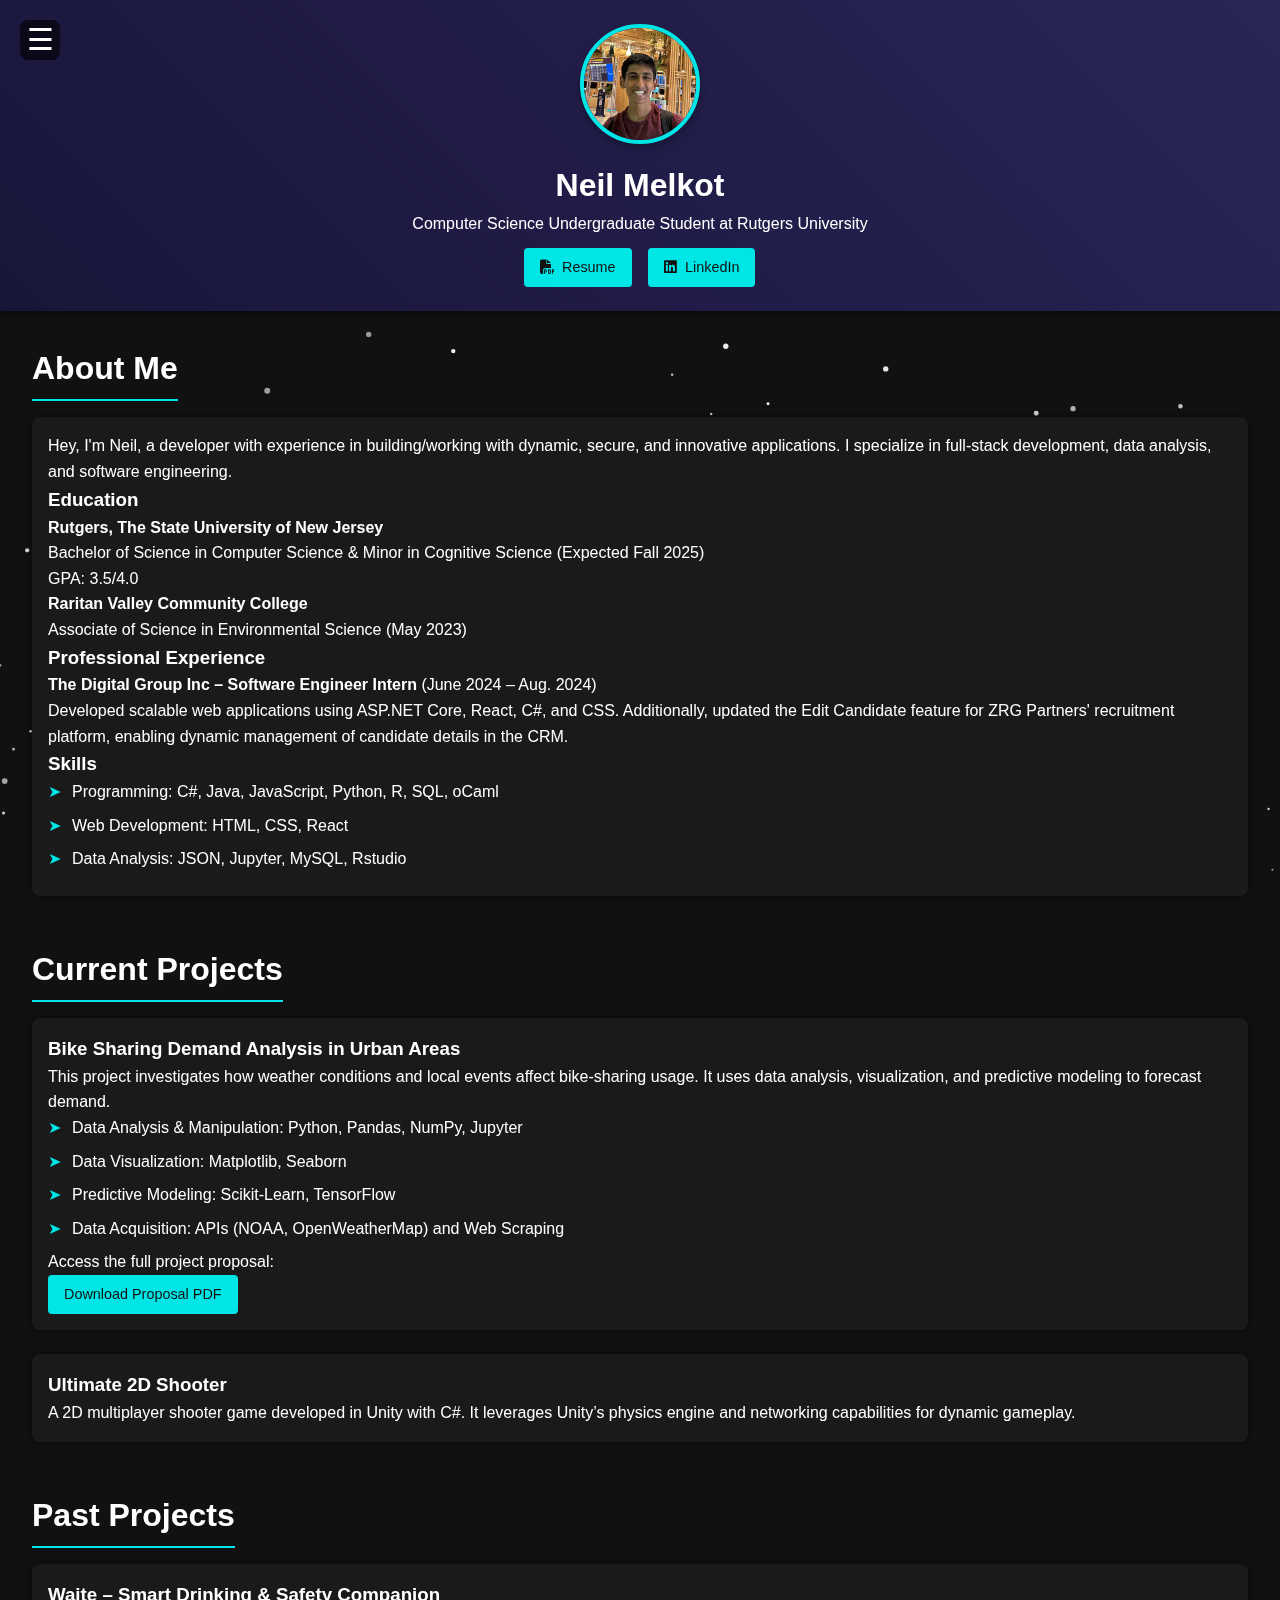
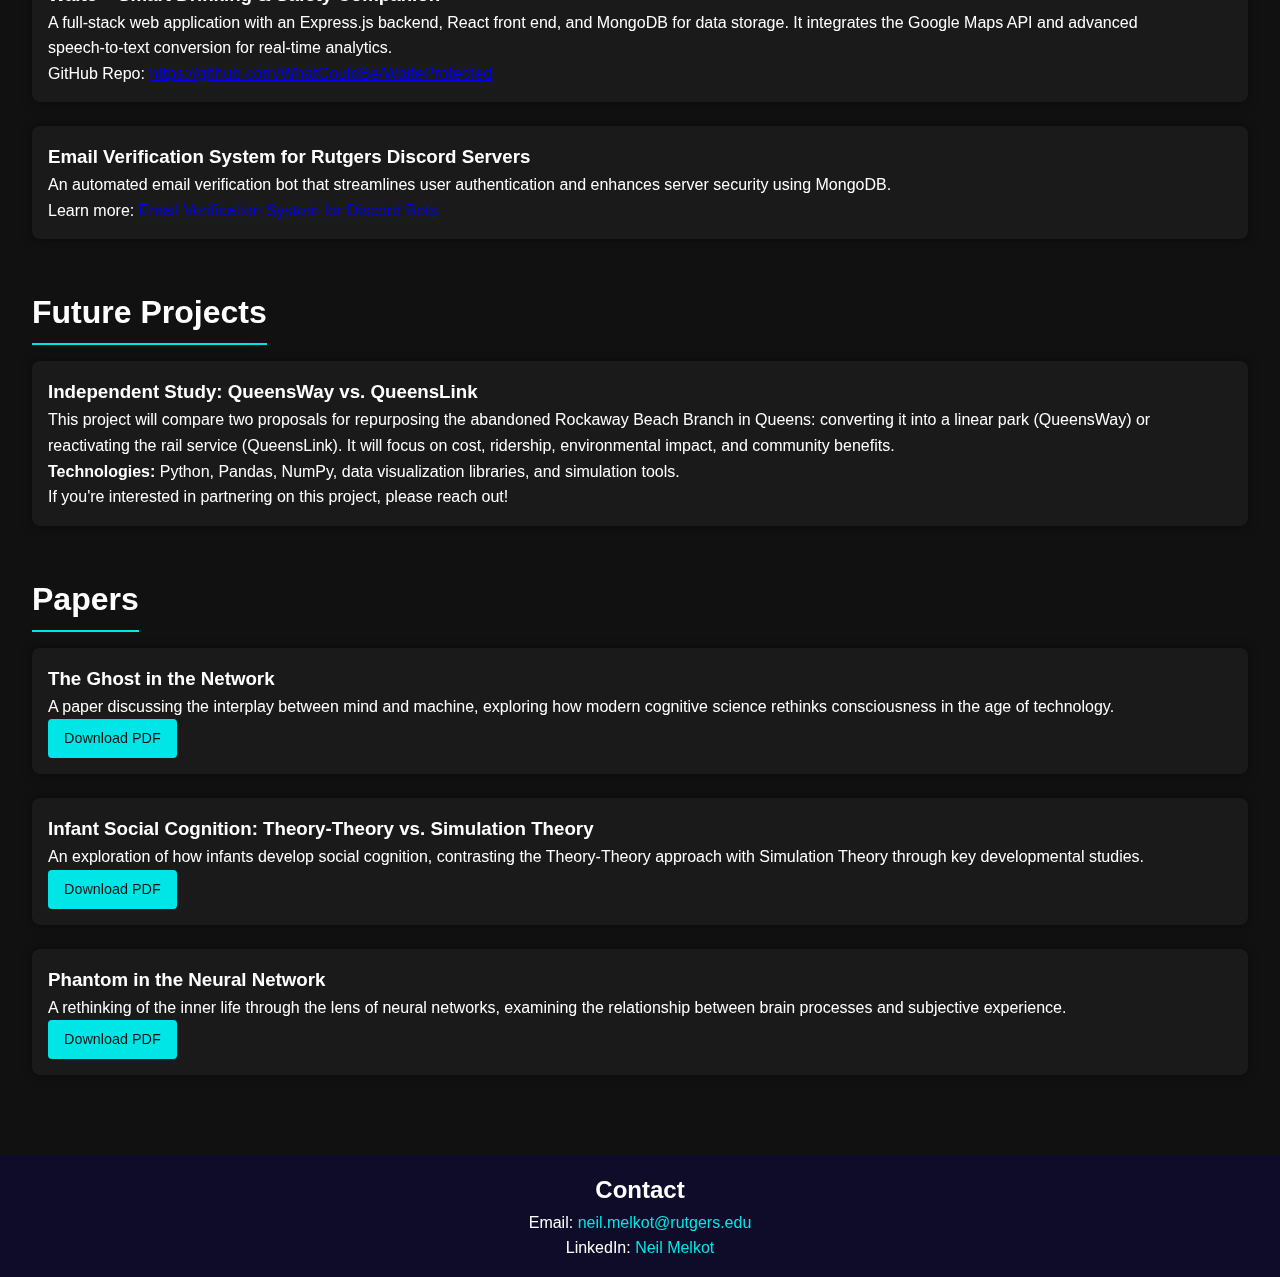
==== index.html @ 03ca4fa7 "Initial commit" ====
<!DOCTYPE html>
<html lang="en">
<head>
  <meta charset="UTF-8" />
  <meta name="viewport" content="width=device-width, initial-scale=1.0" />
  <title>Neil Melkot - Developer</title>
  <!-- Importing fonts: Montserrat for headers and Roboto for body text -->
  <link rel="preconnect" href="https://fonts.googleapis.com">
  <link rel="preconnect" href="https://fonts.gstatic.com" crossorigin>
  <link href="https://fonts.googleapis.com/css2?family=DM+Sans:ital,opsz,wght@0,9..40,100..1000;1,9..40,100..1000&family=Host+Grotesk:ital,wght@0,300..800;1,300..800&family=Mona+Sans:ital,wght@0,200..900;1,200..900&family=Ramabhadra&display=swap" rel="stylesheet">
  <!-- Font Awesome CDN for icons -->
  <link rel="stylesheet" href="https://cdnjs.cloudflare.com/ajax/libs/font-awesome/6.4.0/css/all.min.css">
  <link rel="stylesheet" href="style.css">
</head>
<body>
  <!-- Background canvas for particle animation -->
  <canvas id="bg-canvas"></canvas>

  <!-- Sliding Navigation Sidebar -->
  <div id="side-nav" class="side-nav">
    <a href="#about" class="nav-link">About</a>
    <a href="#current" class="nav-link">Current Projects</a>
    <a href="#past" class="nav-link">Past Projects</a>
    <a href="#future" class="nav-link">Future Projects</a>
    <a href="#papers" class="nav-link">Papers</a>
    <a href="#contact" class="nav-link">Contact</a>
  </div>

  <!-- Hamburger Icon -->
  <span id="open-nav" class="open-nav">&#9776;</span>

  <header>
    <div class="hero">
      <!-- Profile Image -->
      <img src="neilimage.jpg" alt="Neil Melkot" class="profile-image">
      <h1>Neil Melkot</h1>
      <p>Computer Science Undergraduate Student at Rutgers University</p>
      <div class="hero-buttons">
        <!-- Resume Download Button with PDF icon -->
        <a href="Neil_Melkot_Resume_Experienced.pdf" target="_blank" class="download-btn resume-btn">
          <i class="fa-solid fa-file-pdf"></i> Resume
        </a>
        <!-- LinkedIn Button with LinkedIn icon -->
        <a href="https://www.linkedin.com/in/neilmelkot/" target="_blank" class="download-btn linkedin-btn">
          <i class="fa-brands fa-linkedin"></i> LinkedIn
        </a>
      </div>
    </div>
  </header>

  <main>
    <section id="about">
      <h2>About Me</h2>
      <div class="card">
        <p>Hey, I'm Neil, a developer with experience in building/working with dynamic, secure, and innovative applications. I specialize in full‑stack development, data analysis, and software engineering.</p>
        <h3>Education</h3>
        <p>
           <strong>Rutgers, The State University of New Jersey</strong><br>
           Bachelor of Science in Computer Science &amp; Minor in Cognitive Science (Expected Fall 2025)<br>
           GPA: 3.5/4.0
        </p>
        <p>
           <strong>Raritan Valley Community College</strong><br>
           Associate of Science in Environmental Science (May 2023)
        </p>
        <h3>Professional Experience</h3>
        <p>
          <strong>The Digital Group Inc – Software Engineer Intern</strong> (June 2024 – Aug. 2024)<br>
          Developed scalable web applications using ASP.NET Core, React, C#, and CSS. Additionally, updated the Edit Candidate feature for ZRG Partners' recruitment platform, enabling dynamic management of candidate details in the CRM.
        </p>        
        <h3>Skills</h3>
        <ul class="custom-list">
          <li>Programming: C#, Java, JavaScript, Python, R, SQL, oCaml</li>
          <li>Web Development: HTML, CSS, React</li>
          <li>Data Analysis: JSON, Jupyter, MySQL, Rstudio</li>
        </ul>
      </div>
    </section>

    <section id="current">
      <h2>Current Projects</h2>
      <article class="card">
        <h3>Bike Sharing Demand Analysis in Urban Areas</h3>
        <p>This project investigates how weather conditions and local events affect bike‑sharing usage. It uses data analysis, visualization, and predictive modeling to forecast demand.</p>
        <ul class="custom-list">
          <li>Data Analysis &amp; Manipulation: Python, Pandas, NumPy, Jupyter</li>
          <li>Data Visualization: Matplotlib, Seaborn</li>
          <li>Predictive Modeling: Scikit‑Learn, TensorFlow</li>
          <li>Data Acquisition: APIs (NOAA, OpenWeatherMap) and Web Scraping</li>
        </ul>
        <p>Access the full project proposal:</p>
        <p>
          <a href="intro_to_ds_project_proposal.pdf" target="_blank" class="download-btn">Download Proposal PDF</a>
        </p>
      </article>
      <article class="card">
        <h3>Ultimate 2D Shooter</h3>
        <p>A 2D multiplayer shooter game developed in Unity with C#. It leverages Unity’s physics engine and networking capabilities for dynamic gameplay.</p>
      </article>
    </section>

    <section id="past">
      <h2>Past Projects</h2>
      <article class="card">
        <h3>Waite – Smart Drinking &amp; Safety Companion</h3>
        <p>A full‑stack web application with an Express.js backend, React front end, and MongoDB for data storage. It integrates the Google Maps API and advanced speech‑to‑text conversion for real‑time analytics.</p>
        <p>GitHub Repo: <a href="https://github.com/WhatCouldBe/WaiteProtected" target="_blank">https://github.com/WhatCouldBe/WaiteProtected</a></p>
      </article>
      <article class="card">
        <h3>Email Verification System for Rutgers Discord Servers</h3>
        <p>An automated email verification bot that streamlines user authentication and enhances server security using MongoDB.</p>
        <p>Learn more: <a href="https://neilthought.medium.com/email-verification-system-for-discord-bots-5254a46a67bc" target="_blank">Email Verification System for Discord Bots</a></p>
      </article>
    </section>

    <section id="future">
      <h2>Future Projects</h2>
      <article class="card">
        <h3>Independent Study: QueensWay vs. QueensLink</h3>
        <p>This project will compare two proposals for repurposing the abandoned Rockaway Beach Branch in Queens: converting it into a linear park (QueensWay) or reactivating the rail service (QueensLink). It will focus on cost, ridership, environmental impact, and community benefits.</p>
        <p><strong>Technologies:</strong> Python, Pandas, NumPy, data visualization libraries, and simulation tools.</p>
        <p>If you're interested in partnering on this project, please reach out!</p>
      </article>
    </section>

    <!-- New Papers Section -->
    <section id="papers">
      <h2>Papers</h2>
      <article class="card">
        <h3>The Ghost in the Network</h3>
        <p>A paper discussing the interplay between mind and machine, exploring how modern cognitive science rethinks consciousness in the age of technology.</p>
        <p>
          <a href="The_Ghost_in_the_Network.pdf" target="_blank" class="download-btn">Download PDF</a>
        </p>
      </article>
      <article class="card">
        <h3>Infant Social Cognition: Theory-Theory vs. Simulation Theory</h3>
        <p>An exploration of how infants develop social cognition, contrasting the Theory-Theory approach with Simulation Theory through key developmental studies.</p>
        <p>
          <a href="Infant_Social_Cognition_Theory-Theory_vs_Simulation_Theory.pdf" target="_blank" class="download-btn">Download PDF</a>
        </p>
      </article>
      <article class="card">
        <h3>Phantom in the Neural Network</h3>
        <p>A rethinking of the inner life through the lens of neural networks, examining the relationship between brain processes and subjective experience.</p>
        <p>
          <a href="Phantom_in_the_Neural_Network.pdf" target="_blank" class="download-btn">Download PDF</a>
        </p>
      </article>
    </section>
  </main>

  <footer id="contact">
    <h2>Contact</h2>
    <p>Email: <a href="mailto:neil.melkot@rutgers.edu">neil.melkot@rutgers.edu</a></p>
    <p>LinkedIn: <a href="https://www.linkedin.com/in/neilmelkot/" target="_blank">Neil Melkot</a></p>
  </footer>

  <script src="script.js"></script>
</body>
</html>
---- style.css ----
/* Reset and box sizing */
* {
  margin: 0;
  padding: 0;
  box-sizing: border-box;
}
body {
  font-family: 'Roboto', sans-serif;
  background: #111;
  color: #fff;
  line-height: 1.6;
}

/* Sliding Side Navigation */
.side-nav {
  position: fixed;
  top: 0;
  left: 0;
  height: 100%;
  width: 0;
  background-color: #111;
  overflow-x: hidden;
  transition: width 0.5s;
  padding-top: 100px;
  z-index: 1000;
}

.side-nav a {
  display: block;
  padding: 8px 32px;
  font-size: 1.2rem;
  color: #fff;
  text-decoration: none;
  white-space: nowrap;
  opacity: 0;
  transform: translateX(-20px);
  transition: opacity 0.5s ease, transform 0.5s ease;
}

.side-nav.open a {
  opacity: 1;
  transform: translateX(0);
}

.side-nav a:hover {
  color: #00e6e6;
}

/* Hamburger Icon with rounded square background and rotation */
.open-nav {
  width: 40px;
  height: 40px;
  line-height: 40px;
  font-size: 30px;
  text-align: center;
  cursor: pointer;
  position: fixed;
  top: 20px;
  left: 20px;
  color: #fff;
  z-index: 1100;
  background: rgba(0, 0, 0, 0.6);
  border-radius: 8px;
  transition: background-color 0.5s ease, transform 0.5s ease;
}

.open-nav.active {
  background: transparent;
  transform: rotate(90deg);
}

/* Header with animated gradient background */
header {
  padding: 1.5rem 0;
  text-align: center;
  background: linear-gradient(45deg, #0f0c29, #302b63, #24243e);
  background-size: 400% 400%;
  animation: gradientBackground 10s ease infinite;
  box-shadow: 0 2px 10px rgba(0,0,0,0.5);
  position: relative;
}

@keyframes gradientBackground {
  0% {
    background-position: 0% 50%;
  }
  50% {
    background-position: 100% 50%;
  }
  100% {
    background-position: 0% 50%;
  }
}

.hero {
  position: relative;
  z-index: 1;
  max-width: 500px;
  margin: 0 auto;
}

/* Profile Image Styling */
.profile-image {
  width: 120px;
  height: 120px;
  border-radius: 50%;
  object-fit: cover;
  border: 4px solid #00e6e6;
  margin-bottom: 0.5rem;
  box-shadow: 0 4px 8px rgba(0,0,0,0.3);
  transition: transform 0.3s ease;
}
.profile-image:hover {
  transform: scale(1.05);
}

/* Animated Text in Hero */
.animated-text {
  font-family: 'Montserrat', sans-serif;
  font-size: 2.5rem;
  margin-bottom: 0.25rem;
  text-shadow: 1px 1px 3px rgba(0,0,0,0.6);
  animation: textPulse 2s ease-in-out infinite alternate;
}


.hero p {
  font-size: 1rem;
  font-family: 'Roboto', sans-serif;
  margin-bottom: 0.75rem;
}

/* Hero Buttons */
.hero-buttons {
  display: flex;
  justify-content: center;
  gap: 1rem;
}

/* Download Button Styling (applies to both buttons) */
.download-btn {
  display: inline-flex;
  align-items: center;
  gap: 0.5rem;
  padding: 0.5rem 1rem;
  background: #00e6e6;
  color: #111;
  text-decoration: none;
  border-radius: 4px;
  transition: background 0.3s ease, transform 0.3s ease, box-shadow 0.3s ease;
  font-size: 0.9rem;
  will-change: transform;
  backface-visibility: hidden;
}
.download-btn:hover {
  background: #00cccc;
  transform: scale(1.05);
  box-shadow: 0 4px 12px rgba(0,0,0,0.3);
}
.download-btn i {
  display: inline-block;
}

/* Main Content */
main {
  padding: 2rem;
}

section {
  scroll-margin-top: 80px; 
  margin-bottom: 3rem;
}

/* Section Headings */
section h2 {
  font-family: 'Montserrat', sans-serif;
  font-size: 2rem;
  margin-bottom: 1rem;
  border-bottom: 2px solid #00e6e6;
  display: inline-block;
  padding-bottom: 0.3rem;
}

/* Card Style with hover effect */
.card {
  background: #1a1a1a;
  padding: 1rem;
  border-radius: 8px;
  box-shadow: 0 0 10px rgba(0,0,0,0.5);
  margin-bottom: 1.5rem;
  transition: transform 0.3s ease, box-shadow 0.3s ease;
}
.card:hover {
  transform: translateY(-5px);
  box-shadow: 0 8px 20px rgba(0,0,0,0.7);
}

/* Custom Bullet List Styling */
.custom-list {
  list-style: none;
  padding-left: 0;
}

.custom-list li {
  position: relative;
  padding-left: 1.5em;
  margin-bottom: 0.5em;
}

.custom-list li::before {
  content: "➤";
  position: absolute;
  left: 0;
  color: #00e6e6;
}

/* Footer */
footer {
  background: #0f0c29;
  padding: 1rem;
  text-align: center;
}

footer a {
  color: #00e6e6;
  text-decoration: none;
}

/* Canvas for Particle Animation */
#bg-canvas {
  position: fixed;
  top: 0;
  left: 0;
  width: 100%;
  height: 100%;
  z-index: -1;
  background: #111;
}
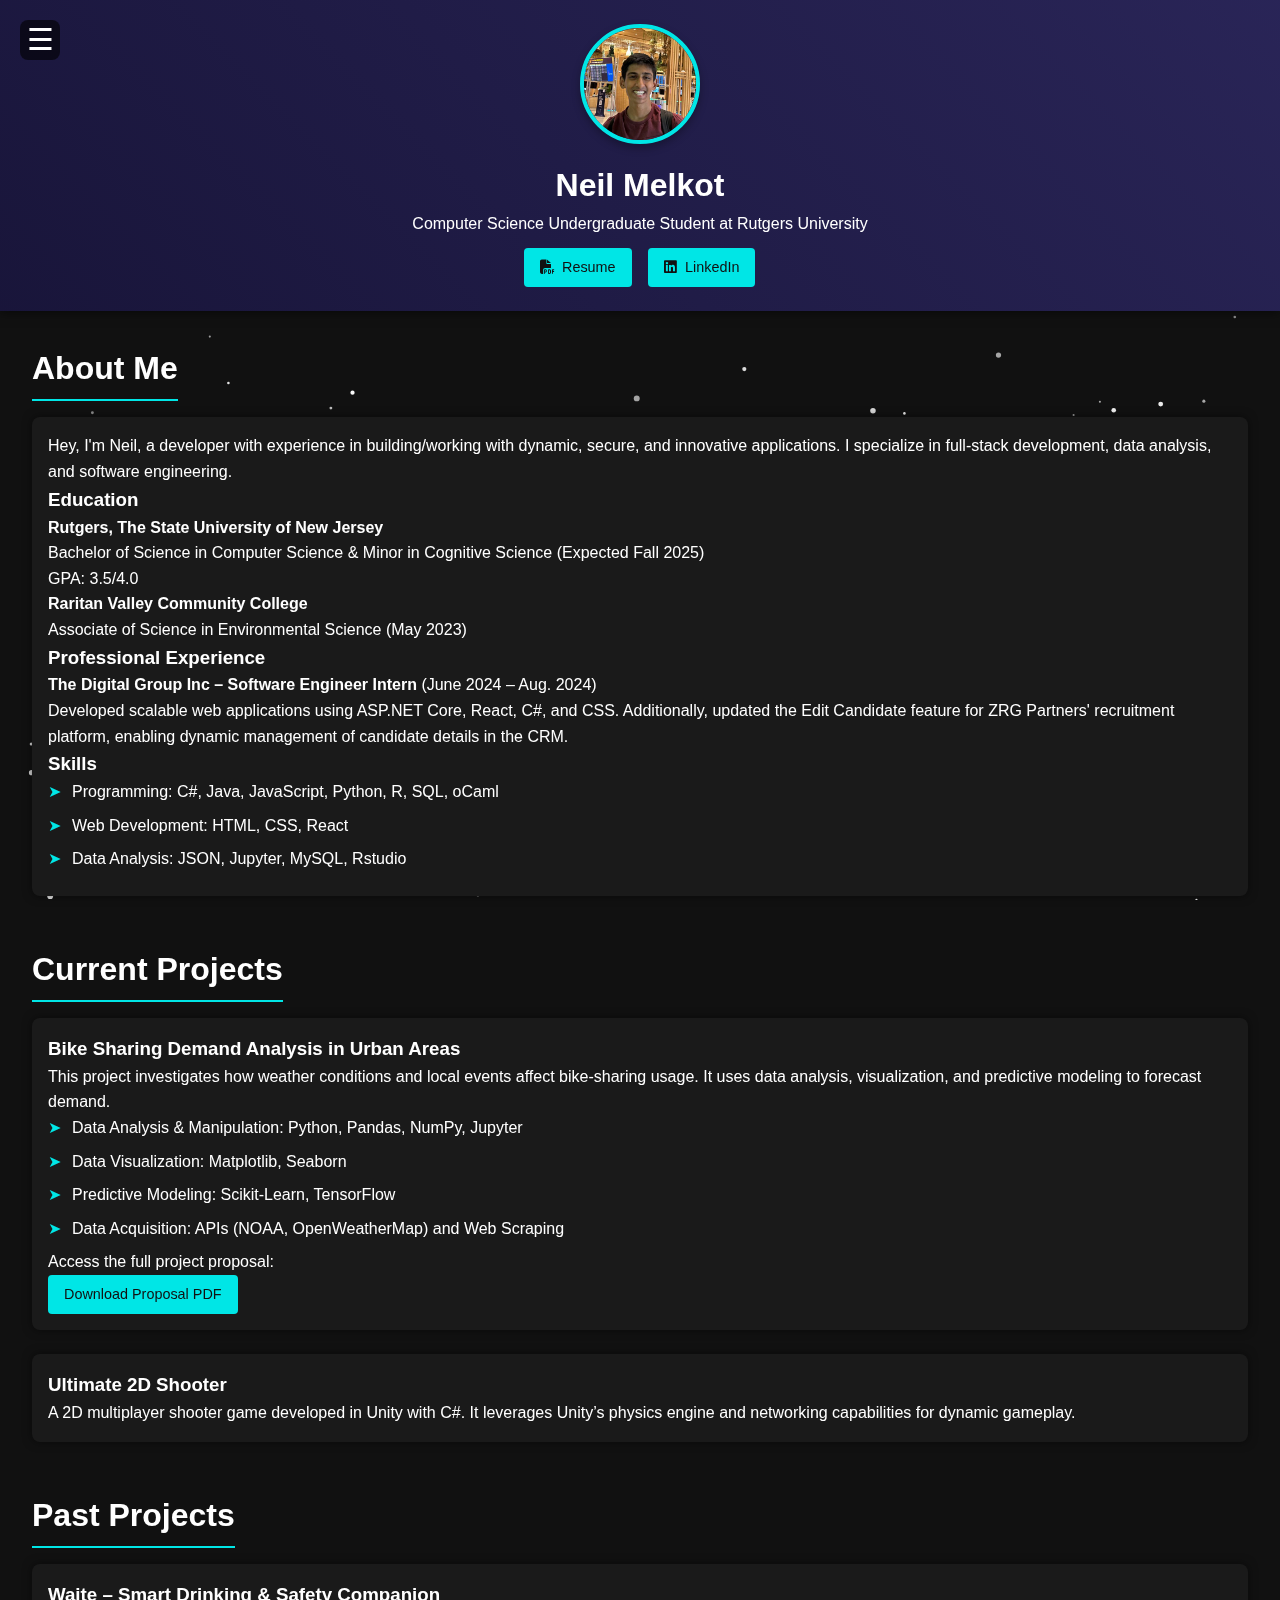
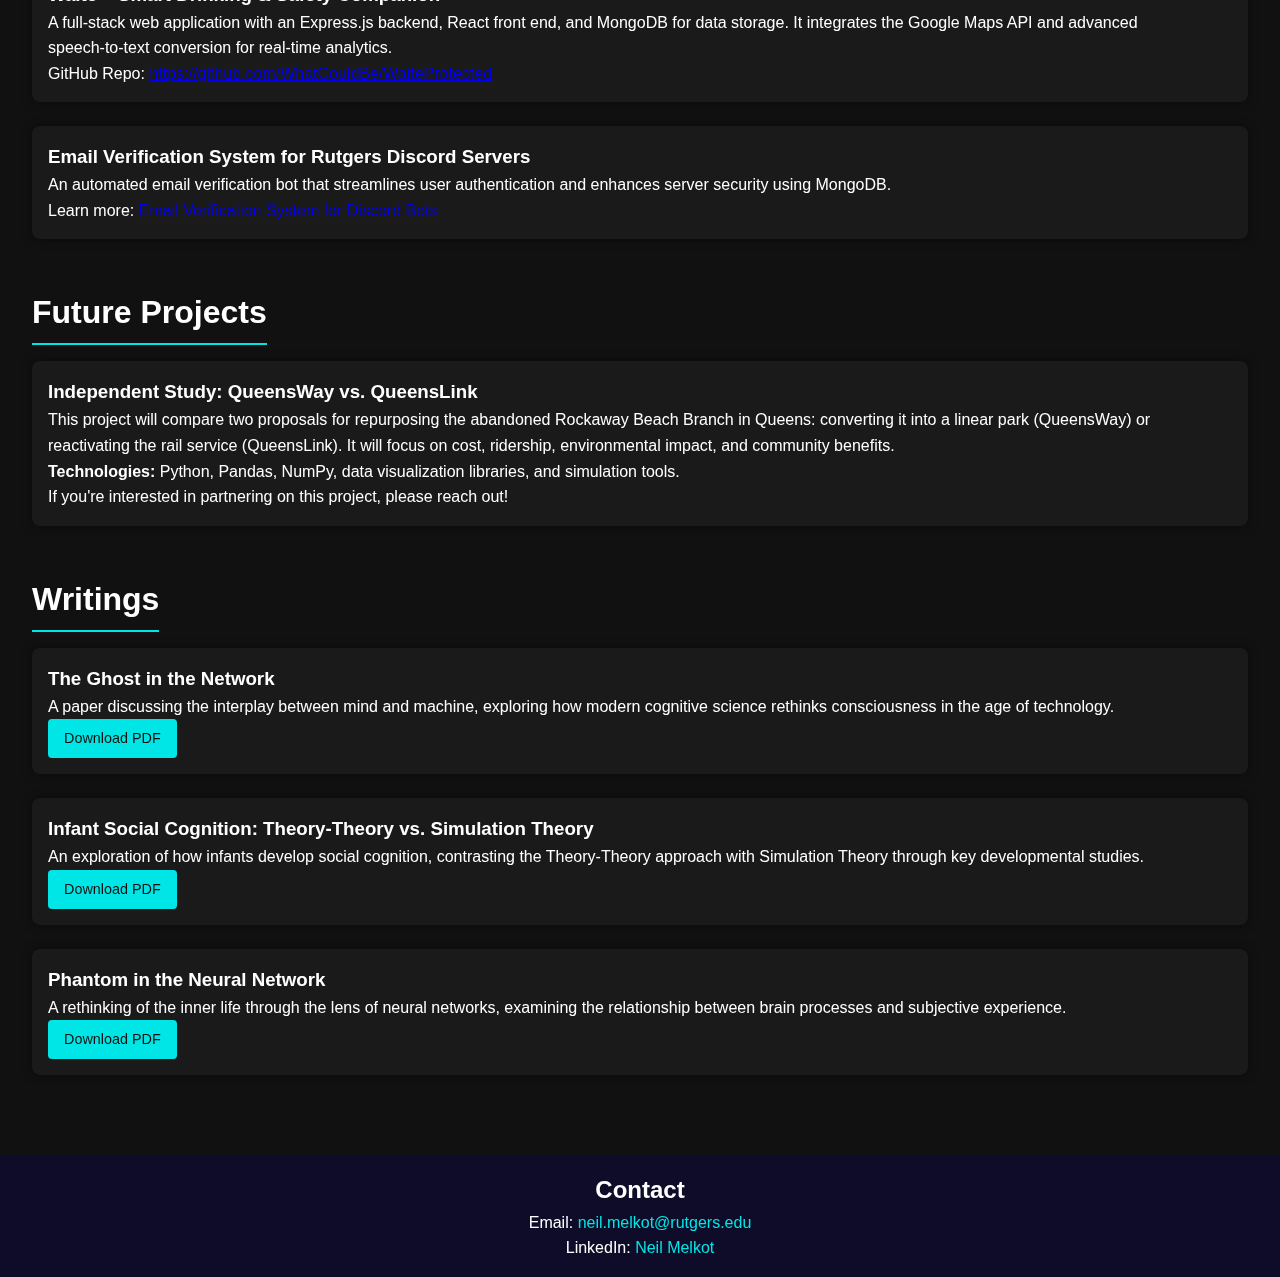
==== commit da997725: "Writings" ====
--- a/index.html
+++ b/index.html
@@ -4,19 +4,15 @@
   <meta charset="UTF-8" />
   <meta name="viewport" content="width=device-width, initial-scale=1.0" />
   <title>Neil Melkot - Developer</title>
-  <!-- Importing fonts: Montserrat for headers and Roboto for body text -->
   <link rel="preconnect" href="https://fonts.googleapis.com">
   <link rel="preconnect" href="https://fonts.gstatic.com" crossorigin>
   <link href="https://fonts.googleapis.com/css2?family=DM+Sans:ital,opsz,wght@0,9..40,100..1000;1,9..40,100..1000&family=Host+Grotesk:ital,wght@0,300..800;1,300..800&family=Mona+Sans:ital,wght@0,200..900;1,200..900&family=Ramabhadra&display=swap" rel="stylesheet">
-  <!-- Font Awesome CDN for icons -->
   <link rel="stylesheet" href="https://cdnjs.cloudflare.com/ajax/libs/font-awesome/6.4.0/css/all.min.css">
   <link rel="stylesheet" href="style.css">
 </head>
 <body>
-  <!-- Background canvas for particle animation -->
   <canvas id="bg-canvas"></canvas>
 
-  <!-- Sliding Navigation Sidebar -->
   <div id="side-nav" class="side-nav">
     <a href="#about" class="nav-link">About</a>
     <a href="#current" class="nav-link">Current Projects</a>
@@ -26,21 +22,17 @@
     <a href="#contact" class="nav-link">Contact</a>
   </div>
 
-  <!-- Hamburger Icon -->
   <span id="open-nav" class="open-nav">&#9776;</span>
 
   <header>
     <div class="hero">
-      <!-- Profile Image -->
       <img src="neilimage.jpg" alt="Neil Melkot" class="profile-image">
       <h1>Neil Melkot</h1>
       <p>Computer Science Undergraduate Student at Rutgers University</p>
       <div class="hero-buttons">
-        <!-- Resume Download Button with PDF icon -->
         <a href="Neil_Melkot_Resume_Experienced.pdf" target="_blank" class="download-btn resume-btn">
           <i class="fa-solid fa-file-pdf"></i> Resume
         </a>
-        <!-- LinkedIn Button with LinkedIn icon -->
         <a href="https://www.linkedin.com/in/neilmelkot/" target="_blank" class="download-btn linkedin-btn">
           <i class="fa-brands fa-linkedin"></i> LinkedIn
         </a>
@@ -123,9 +115,8 @@
       </article>
     </section>
 
-    <!-- New Papers Section -->
     <section id="papers">
-      <h2>Papers</h2>
+      <h2>Writings</h2>
       <article class="card">
         <h3>The Ghost in the Network</h3>
         <p>A paper discussing the interplay between mind and machine, exploring how modern cognitive science rethinks consciousness in the age of technology.</p>
--- a/style.css
+++ b/style.css
@@ -1,4 +1,3 @@
-/* Reset and box sizing */
 * {
   margin: 0;
   padding: 0;
@@ -11,7 +10,6 @@
   line-height: 1.6;
 }
 
-/* Sliding Side Navigation */
 .side-nav {
   position: fixed;
   top: 0;
@@ -46,7 +44,6 @@
   color: #00e6e6;
 }
 
-/* Hamburger Icon with rounded square background and rotation */
 .open-nav {
   width: 40px;
   height: 40px;
@@ -69,7 +66,6 @@
   transform: rotate(90deg);
 }
 
-/* Header with animated gradient background */
 header {
   padding: 1.5rem 0;
   text-align: center;
@@ -99,7 +95,6 @@
   margin: 0 auto;
 }
 
-/* Profile Image Styling */
 .profile-image {
   width: 120px;
   height: 120px;
@@ -114,7 +109,6 @@
   transform: scale(1.05);
 }
 
-/* Animated Text in Hero */
 .animated-text {
   font-family: 'Montserrat', sans-serif;
   font-size: 2.5rem;
@@ -130,14 +124,13 @@
   margin-bottom: 0.75rem;
 }
 
-/* Hero Buttons */
 .hero-buttons {
   display: flex;
   justify-content: center;
   gap: 1rem;
 }
 
-/* Download Button Styling (applies to both buttons) */
+/* Download Button Styling */
 .download-btn {
   display: inline-flex;
   align-items: center;
@@ -171,7 +164,6 @@
   margin-bottom: 3rem;
 }
 
-/* Section Headings */
 section h2 {
   font-family: 'Montserrat', sans-serif;
   font-size: 2rem;
@@ -181,7 +173,6 @@
   padding-bottom: 0.3rem;
 }
 
-/* Card Style with hover effect */
 .card {
   background: #1a1a1a;
   padding: 1rem;
@@ -195,7 +186,6 @@
   box-shadow: 0 8px 20px rgba(0,0,0,0.7);
 }
 
-/* Custom Bullet List Styling */
 .custom-list {
   list-style: none;
   padding-left: 0;
@@ -214,7 +204,6 @@
   color: #00e6e6;
 }
 
-/* Footer */
 footer {
   background: #0f0c29;
   padding: 1rem;
@@ -226,7 +215,6 @@
   text-decoration: none;
 }
 
-/* Canvas for Particle Animation */
 #bg-canvas {
   position: fixed;
   top: 0;
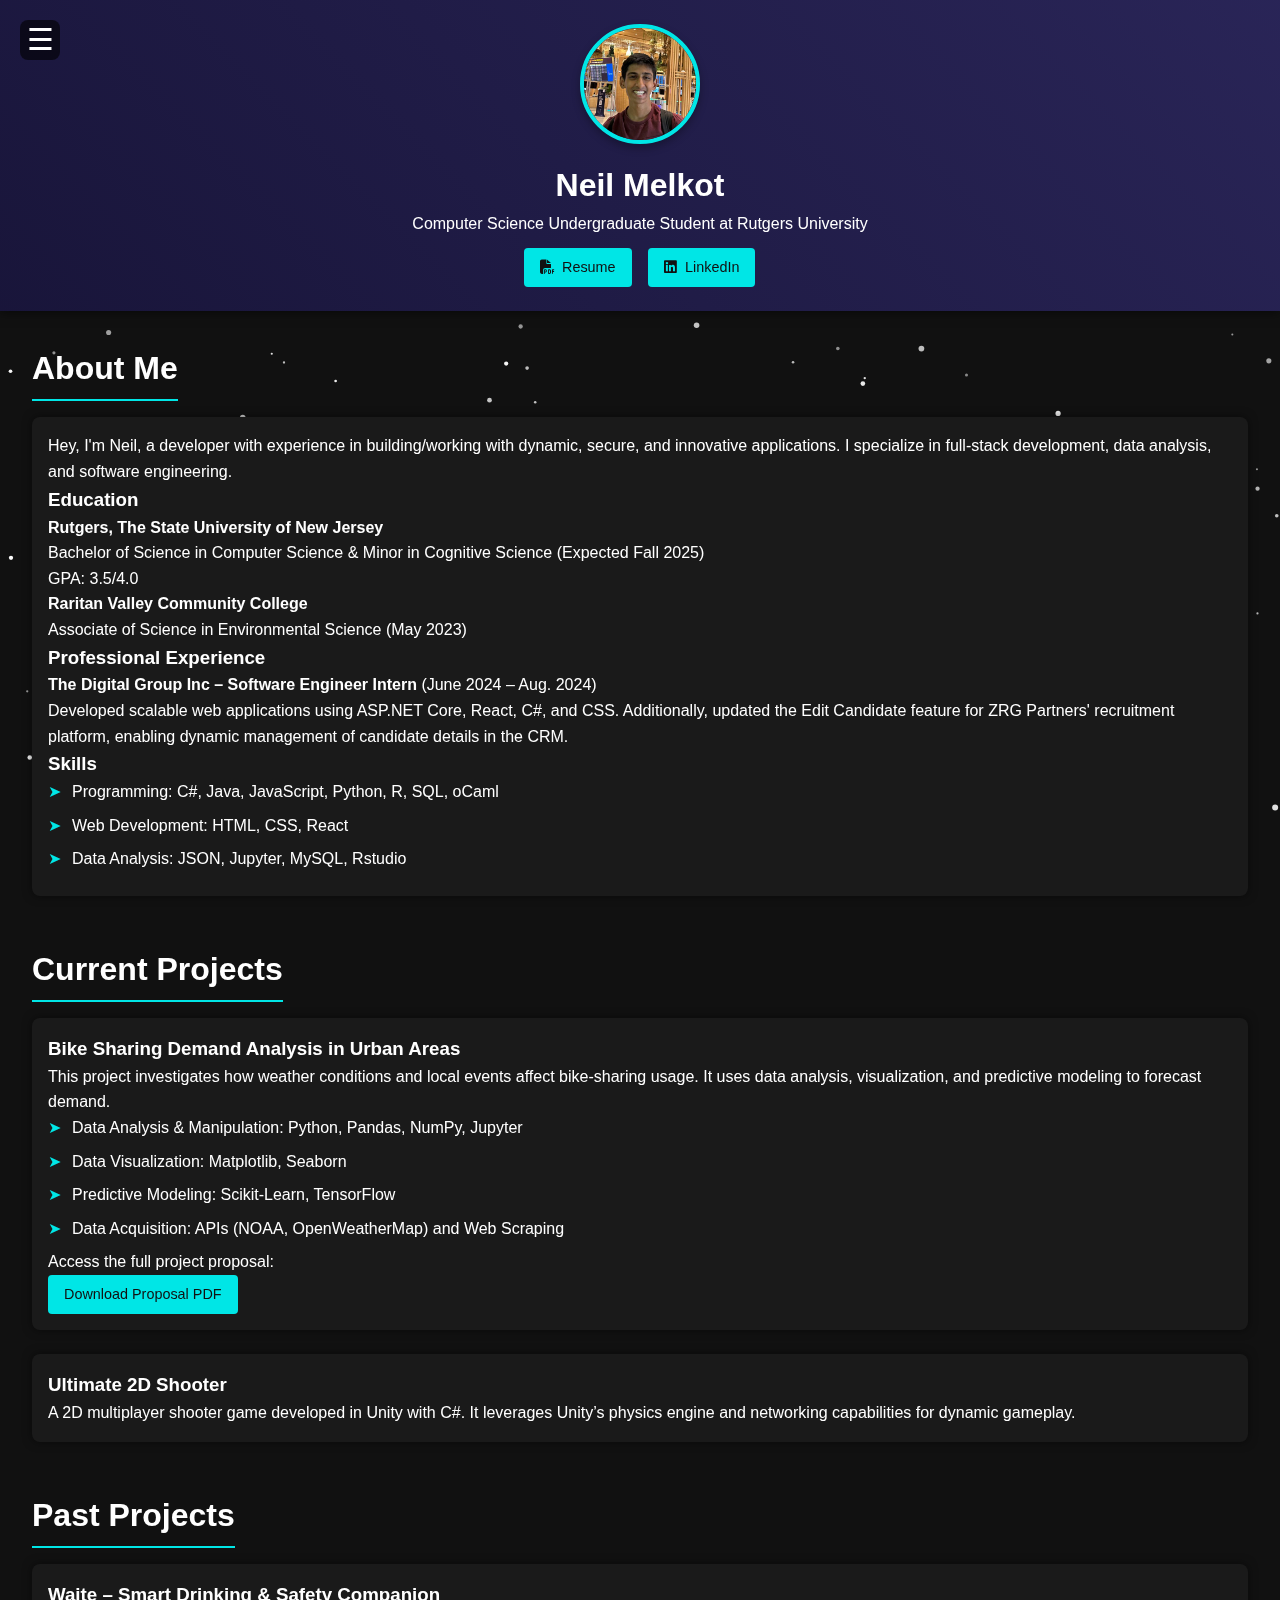
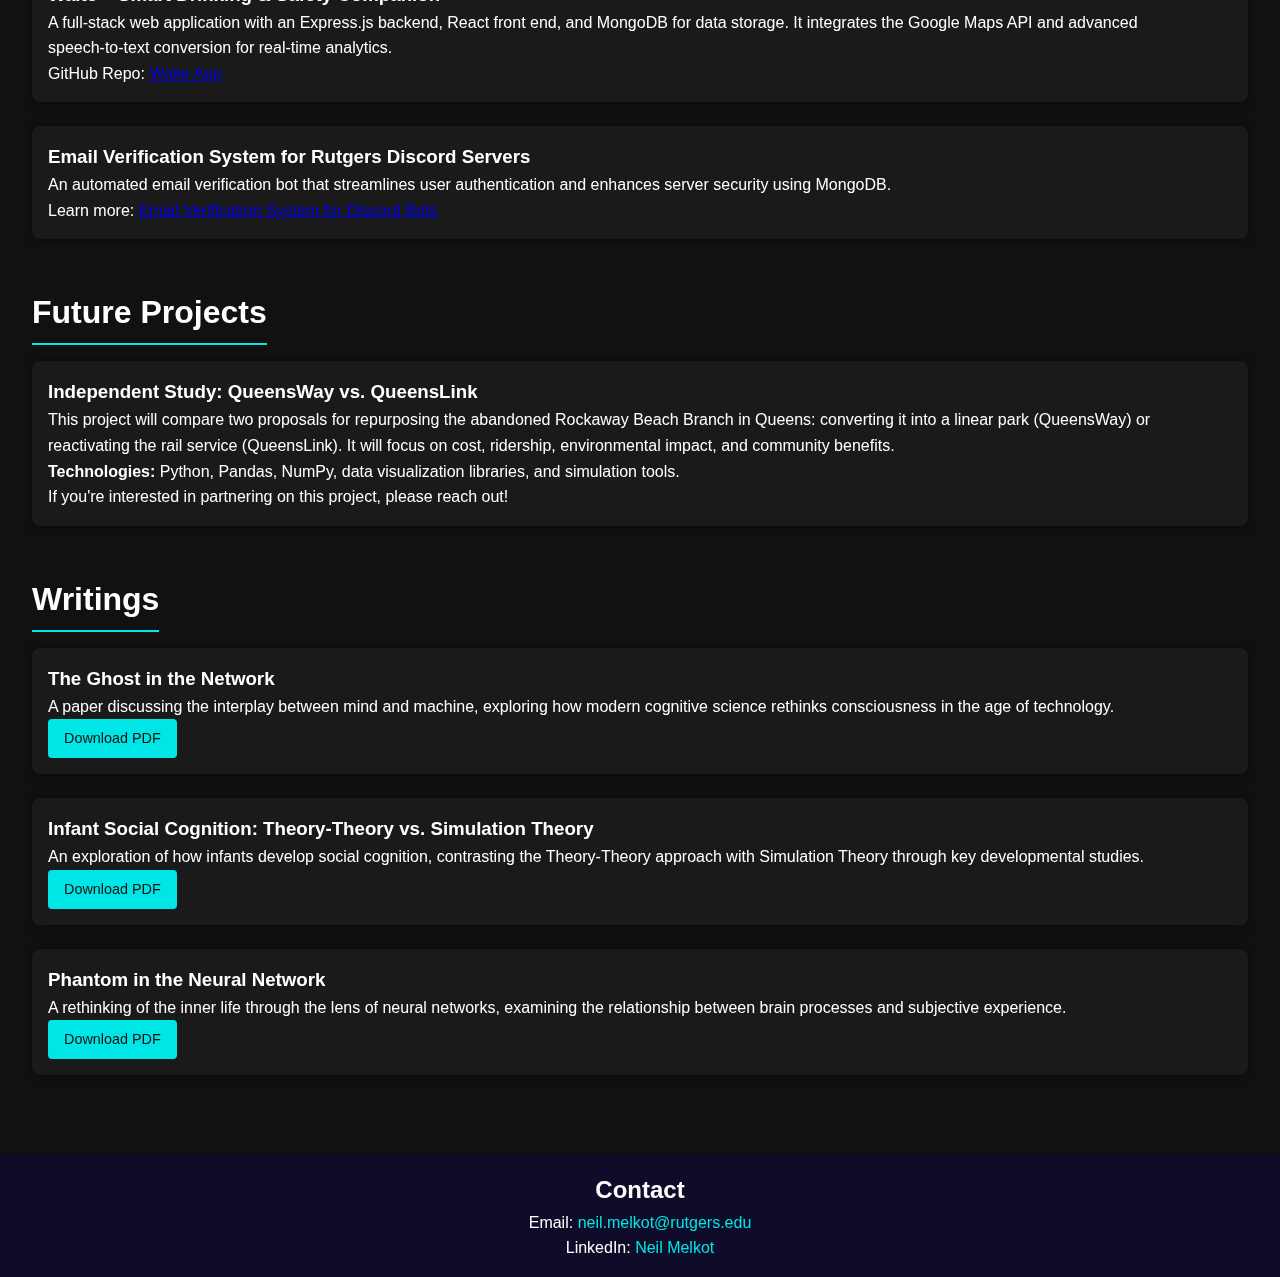
==== commit 3b048698: "Link update" ====
--- a/index.html
+++ b/index.html
@@ -96,7 +96,7 @@
       <article class="card">
         <h3>Waite – Smart Drinking &amp; Safety Companion</h3>
         <p>A full‑stack web application with an Express.js backend, React front end, and MongoDB for data storage. It integrates the Google Maps API and advanced speech‑to‑text conversion for real‑time analytics.</p>
-        <p>GitHub Repo: <a href="https://github.com/WhatCouldBe/WaiteProtected" target="_blank">https://github.com/WhatCouldBe/WaiteProtected</a></p>
+        <p>GitHub Repo: <a href="https://github.com/neilvmelkot/WaiteProtected" target="_blank">Waite App</a></p>
       </article>
       <article class="card">
         <h3>Email Verification System for Rutgers Discord Servers</h3>
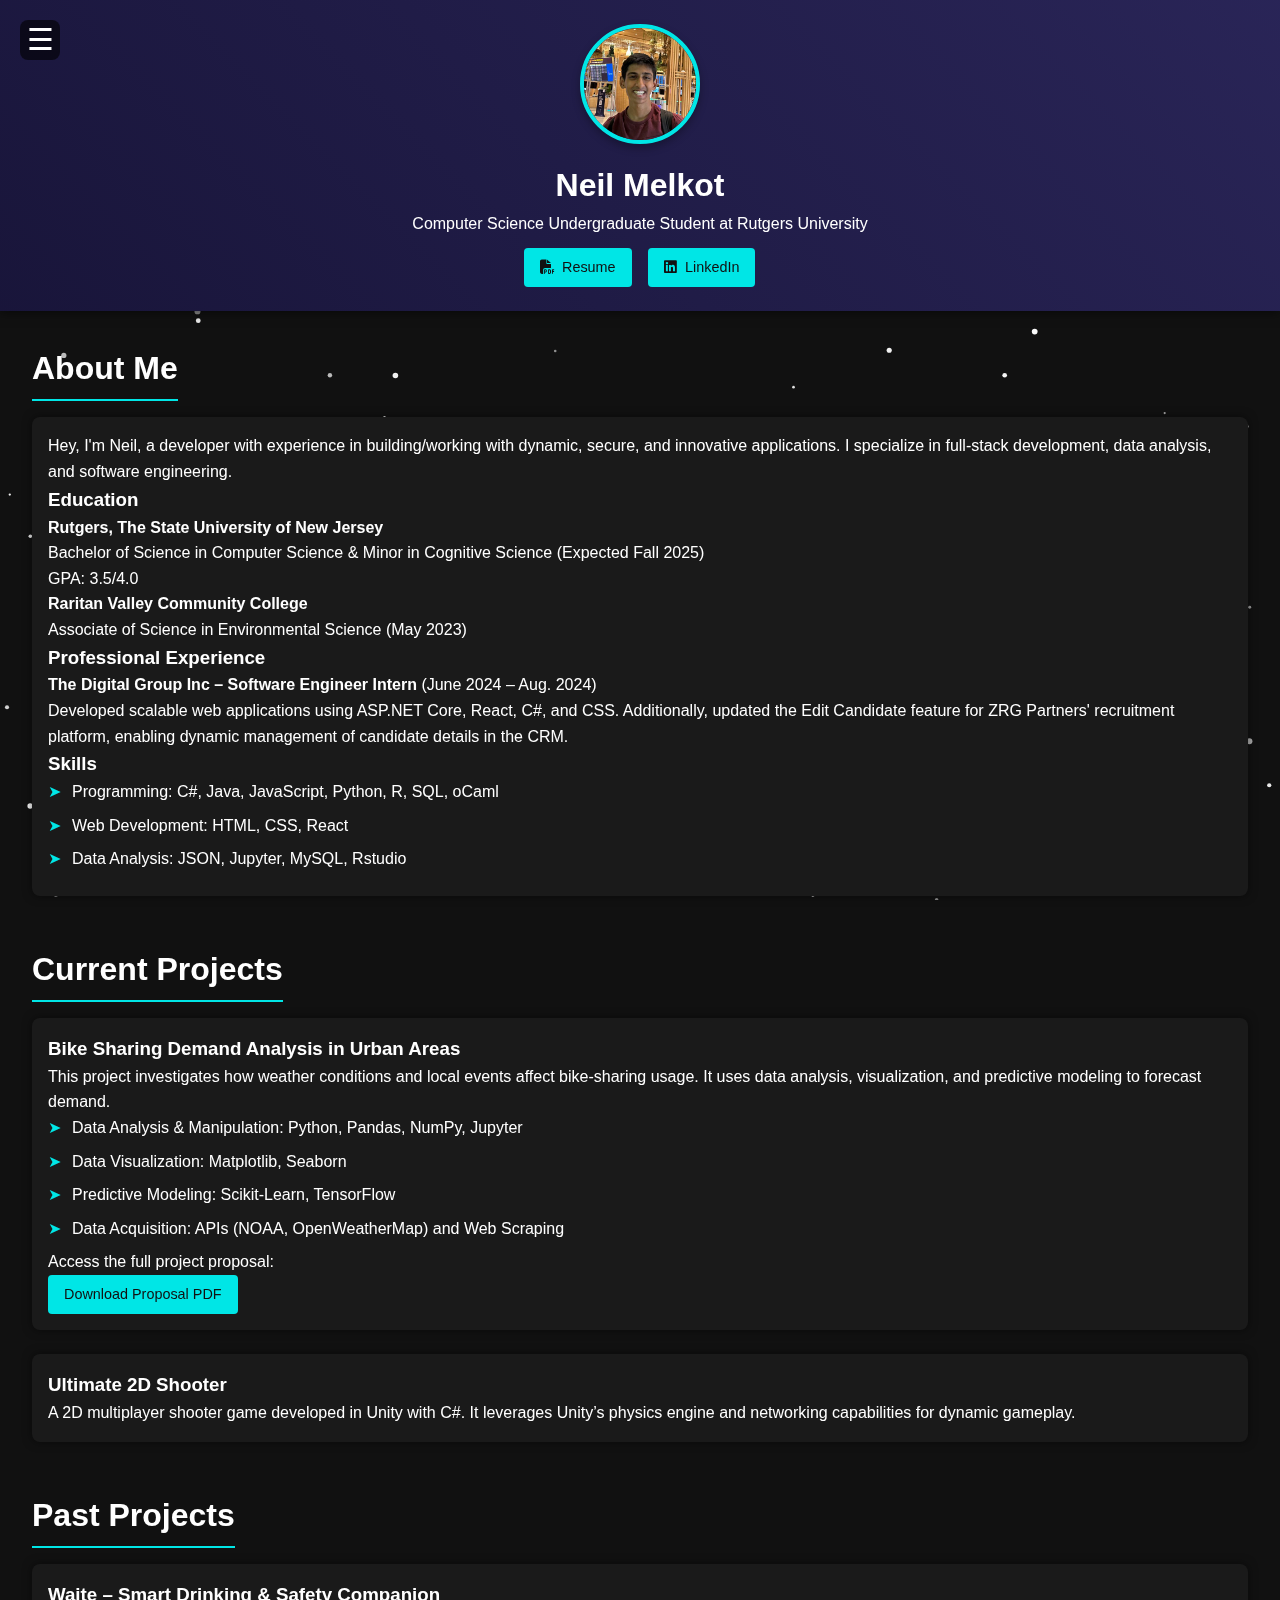
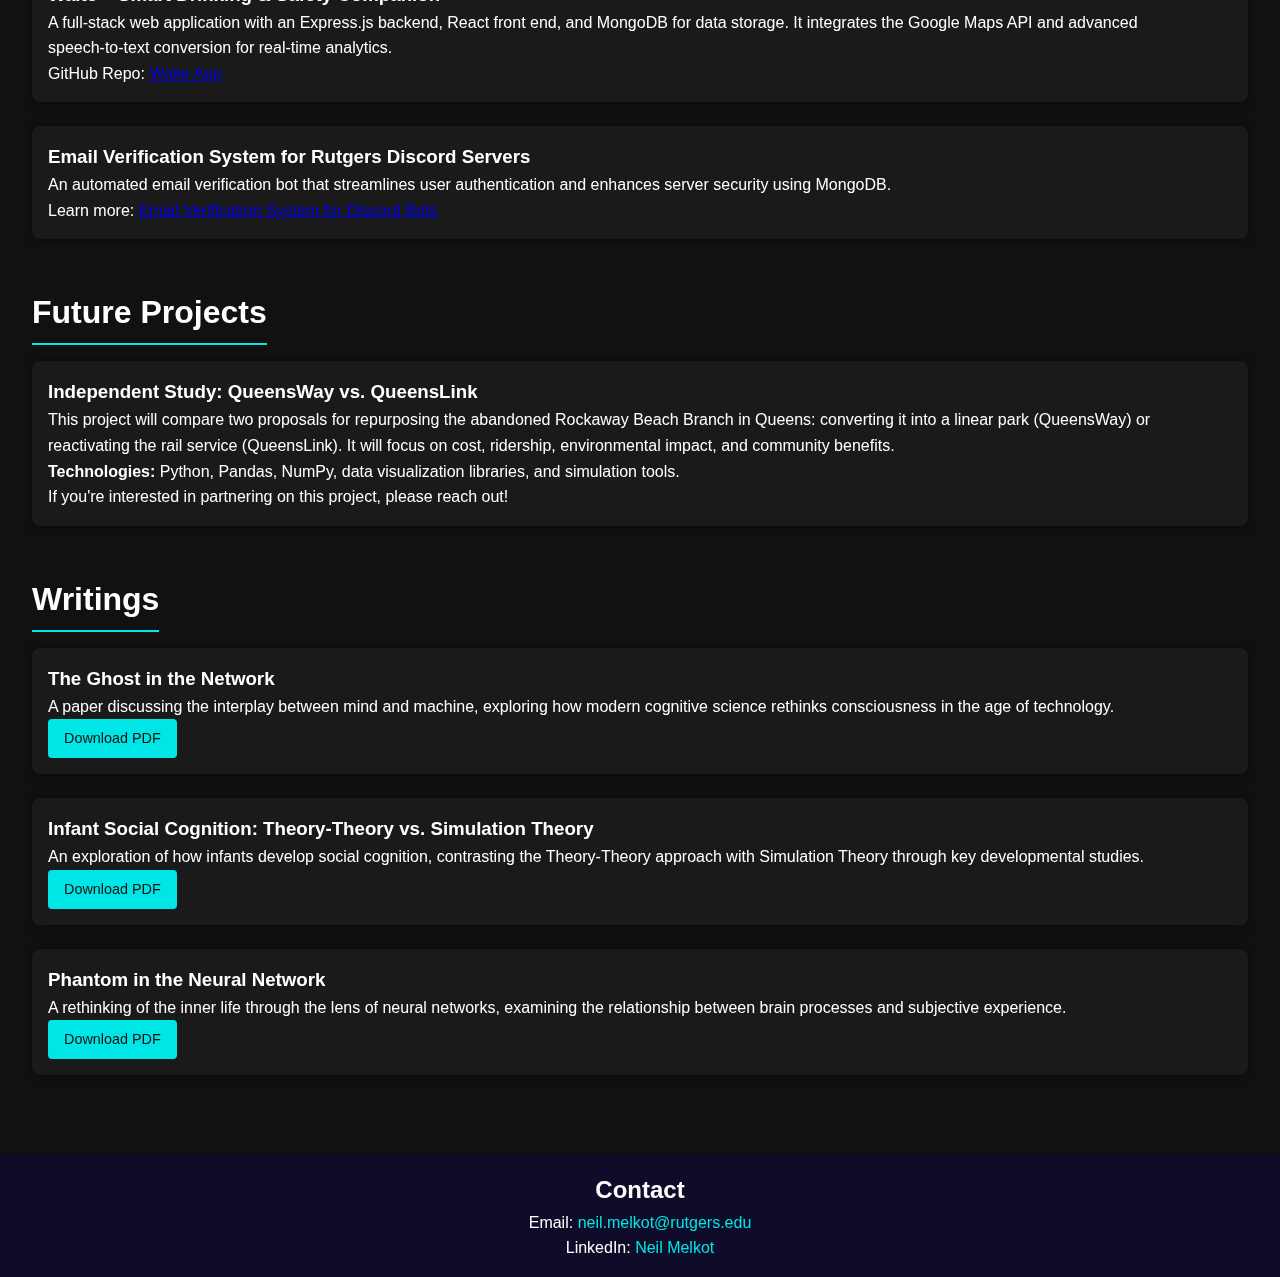
==== commit 388e4f3e: "Writings" ====
--- a/index.html
+++ b/index.html
@@ -18,7 +18,7 @@
     <a href="#current" class="nav-link">Current Projects</a>
     <a href="#past" class="nav-link">Past Projects</a>
     <a href="#future" class="nav-link">Future Projects</a>
-    <a href="#papers" class="nav-link">Papers</a>
+    <a href="#writings" class="nav-link">Writings</a>
     <a href="#contact" class="nav-link">Contact</a>
   </div>
 
@@ -115,7 +115,7 @@
       </article>
     </section>
 
-    <section id="papers">
+    <section id="writings">
       <h2>Writings</h2>
       <article class="card">
         <h3>The Ghost in the Network</h3>
